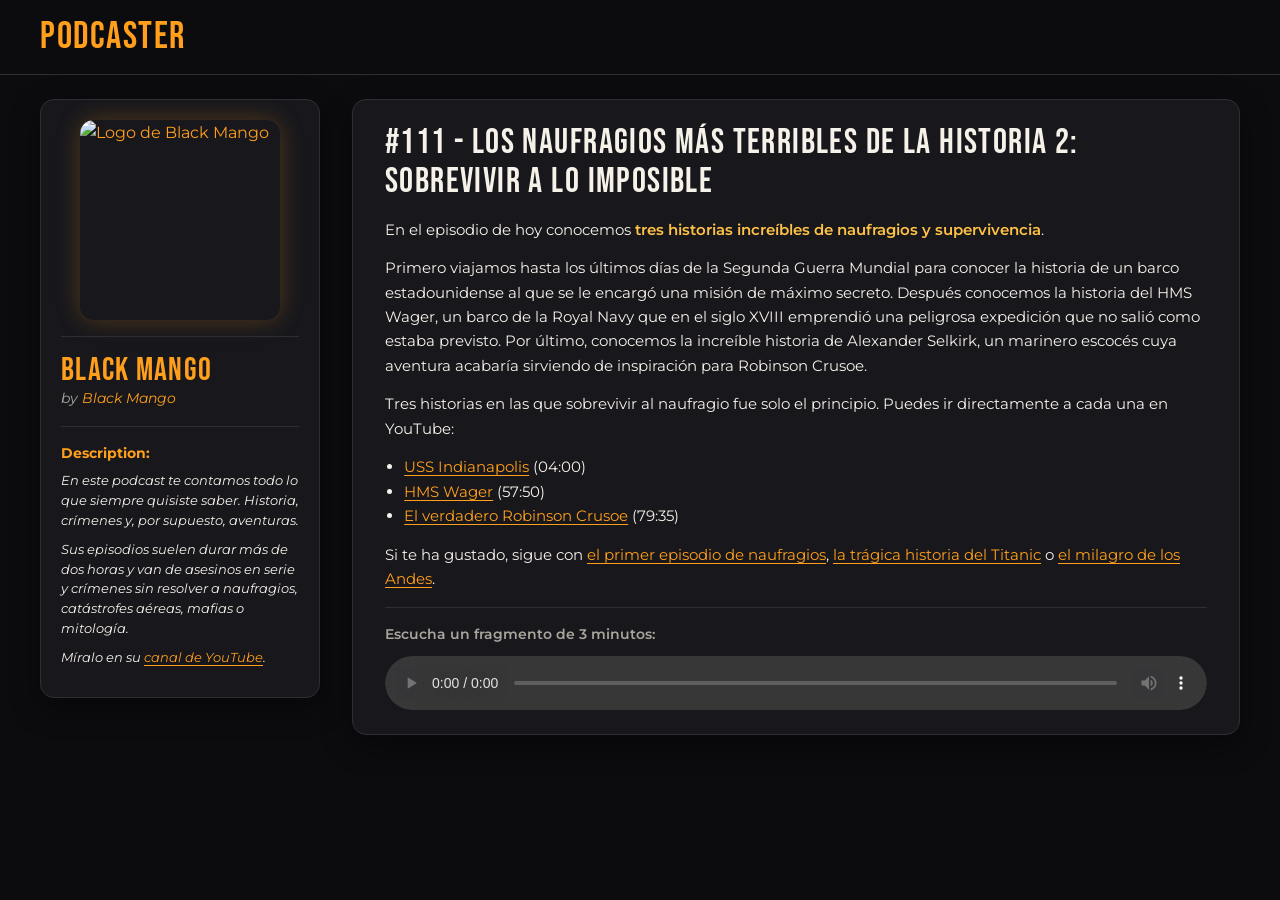
==== episode.html @ f6ade6c6 "Add episode page with audio player" ====
<!DOCTYPE html>
<html lang="es">
<head>
  <meta charset="UTF-8">
  <meta name="viewport" content="width=device-width, initial-scale=1.0">
  <meta name="description" content="Episodio 111 de Black Mango: tres historias increíbles de naufragios y supervivencia.">
  <meta name="author" content="Daniel Chaves Domínguez">
  <title>Los naufragios más terribles de la historia 2 | Podcaster</title>

  <link rel="icon" type="image/png" href="https://res.cloudinary.com/duzljw2pp/image/upload/v1793879685/favicon_mznzfg.png">
  <link rel="preconnect" href="https://fonts.googleapis.com">
  <link rel="preconnect" href="https://fonts.gstatic.com" crossorigin>
  <link href="https://fonts.googleapis.com/css2?family=Bebas+Neue&family=Montserrat:wght@400;500;600;700&display=swap" rel="stylesheet">
  <link rel="stylesheet" href="css/styles.css">
</head>
<body>

  <header class="header">
    <p class="header__title">
      <a href="index.html" class="header__link">Podcaster</a>
    </p>
    <div class="loader" aria-hidden="true"></div>
  </header>

  <main class="main layout">

    <aside class="sidebar">
      <a href="podcast.html" class="sidebar__link">
        <img src="https://res.cloudinary.com/duzljw2pp/image/upload/f_auto,q_auto,w_400/v1793879685/logo_o251le.jpg" alt="Logo de Black Mango" class="sidebar__image" width="200" height="200">
      </a>

      <div class="sidebar__block">
        <p class="sidebar__title"><a href="podcast.html">Black Mango</a></p>
        <p class="sidebar__author">by <a href="podcast.html">Black Mango</a></p>
      </div>

      <div class="sidebar__block">
        <p class="sidebar__label">Description:</p>
        <p class="sidebar__text">En este podcast te contamos todo lo que siempre quisiste saber. Historia, crímenes y, por supuesto, aventuras.</p>
        <p class="sidebar__text">Sus episodios suelen durar más de dos horas y van de asesinos en serie y crímenes sin resolver a naufragios, catástrofes aéreas, mafias o mitología.</p>
        <p class="sidebar__text">Míralo en su <a href="https://www.youtube.com/@blackmangopodcast" target="_blank" rel="noopener">canal de YouTube</a>.</p>
      </div>
    </aside>

    <article class="content episode">
      <h1 class="episode__title">#111 - Los naufragios más terribles de la historia 2: Sobrevivir a lo imposible</h1>

      <div class="episode__description">
        <p>En el episodio de hoy conocemos <strong>tres historias increíbles de naufragios y supervivencia</strong>.</p>
        <p>Primero viajamos hasta los últimos días de la Segunda Guerra Mundial para conocer la historia de un barco estadounidense al que se le encargó una misión de máximo secreto. Después conocemos la historia del HMS Wager, un barco de la Royal Navy que en el siglo XVIII emprendió una peligrosa expedición que no salió como estaba previsto. Por último, conocemos la increíble historia de Alexander Selkirk, un marinero escocés cuya aventura acabaría sirviendo de inspiración para Robinson Crusoe.</p>
        <p>Tres historias en las que sobrevivir al naufragio fue solo el principio. Puedes ir directamente a cada una en YouTube:</p>
        <ul class="episode__chapters">
          <li><a href="https://www.youtube.com/watch?v=yUaFI06o-Iw&amp;t=240s" target="_blank" rel="noopener">USS Indianapolis</a> (04:00)</li>
          <li><a href="https://www.youtube.com/watch?v=yUaFI06o-Iw&amp;t=3470s" target="_blank" rel="noopener">HMS Wager</a> (57:50)</li>
          <li><a href="https://www.youtube.com/watch?v=yUaFI06o-Iw&amp;t=4775s" target="_blank" rel="noopener">El verdadero Robinson Crusoe</a> (79:35)</li>
        </ul>
        <p>Si te ha gustado, sigue con <a href="https://www.youtube.com/watch?v=yYtcs4dxQ7I" target="_blank" rel="noopener">el primer episodio de naufragios</a>, <a href="https://www.youtube.com/watch?v=d4U9HL8rbhs" target="_blank" rel="noopener">la trágica historia del Titanic</a> o <a href="https://www.youtube.com/watch?v=7j55a8i9TnQ" target="_blank" rel="noopener">el milagro de los Andes</a>.</p>
      </div>

      <div class="episode__player">
        <p class="episode__label">Escucha un fragmento de 3 minutos:</p>
        <audio controls preload="metadata" class="episode__audio" src="https://res.cloudinary.com/duzljw2pp/video/upload/v1793881629/naufragios-fragmento_p6wfmc.mp3">
          Tu navegador no puede reproducir este audio.
        </audio>
      </div>
    </article>

  </main>

</body>
</html>
---- css/styles.css ----
/* =========================================================
   Podcaster - Black Mango
   Hoja de estilos principal
   Autor: Daniel Chaves Domínguez (2º DAW)
   ========================================================= */


/* ---------- Variables ---------- */

:root {
  color-scheme: dark;

  --black: #0c0c0f;
  --surface: #17171c;
  --surface-light: #212128;
  --mango: #ff9f1c;
  --mango-light: #ffc247;
  --mango-dark: #f26b21;
  --text: #f6f1e9;
  --muted: #aaa49c;
  --line: #2e2e36;
  --youtube: #e62117;

  --font-title: 'Bebas Neue', Impact, sans-serif;
  --font-text: 'Montserrat', Arial, sans-serif;

  --radius: 14px;
  --shadow: 0 10px 30px rgba(0, 0, 0, 0.45);
}


/* ---------- Base ---------- */

*,
*::before,
*::after {
  box-sizing: border-box;
  margin: 0;
  padding: 0;
}

body {
  background-color: var(--black);
  color: var(--text);
  font-family: var(--font-text);
  line-height: 1.6;
}

img {
  display: block;
  max-width: 100%;
}

a {
  color: var(--mango);
  text-decoration: none;
  transition: color 0.2s;
}

a:hover {
  color: var(--mango-light);
}

a:focus-visible {
  outline: 2px solid var(--mango-light);
  outline-offset: 3px;
  border-radius: 4px;
}

a:active {
  color: var(--mango-dark);
}

/* Oculta un texto a la vista, pero lo sigue leyendo un lector de pantalla */
.visually-hidden {
  position: absolute;
  width: 1px;
  height: 1px;
  overflow: hidden;
  clip-path: inset(50%);
  white-space: nowrap;
}

/* Tipografía común de los títulos */
.header__title,
.card__title,
.sidebar__title,
.episodes-count,
.table__theme,
.episode__title {
  font-family: var(--font-title);
  font-weight: 400;
  letter-spacing: 0.04em;
  line-height: 1.1;
}

/* Cajas con el mismo fondo, borde y sombra */
.card__body,
.sidebar,
.episodes-count,
.table-box,
.episode {
  background-color: var(--surface);
  border: 1px solid var(--line);
  border-radius: var(--radius);
  box-shadow: var(--shadow);
}


/* ---------- Cabecera ---------- */

.header {
  display: flex;
  justify-content: space-between;
  align-items: center;
  padding: 1rem 2.5rem;
  border-bottom: 1px solid var(--line);
}

.header__title {
  font-size: 2.4rem;
}

.header__link {
  display: block;
}


/* ---------- Indicador de carga ---------- */

.loader {
  width: 30px;
  height: 30px;
  border: 3px solid var(--line);
  border-top-color: var(--mango);
  border-radius: 50%;
  animation-name: loader-spin, loader-fade;
  animation-duration: 0.6s, 0.3s;
  animation-delay: 0s, 0.9s;
  animation-iteration-count: 2, 1;
  animation-timing-function: linear, ease-out;
  animation-fill-mode: forwards;
}

@keyframes loader-spin {
  to {
    transform: rotate(360deg);
  }
}

@keyframes loader-fade {
  to {
    opacity: 0;
  }
}


/* ---------- Contenido principal ---------- */

.main {
  max-width: 1280px;
  margin: 0 auto;
  padding: 1.5rem 2.5rem 4rem;
}


/* ---------- Insignia y buscador ---------- */

.toolbar {
  display: flex;
  justify-content: flex-end;
  align-items: center;
  gap: 0.9rem;
  margin-bottom: 6rem;
}

.badge {
  padding: 0.2rem 0.8rem;
  background-color: var(--mango);
  color: var(--black);
  border-radius: 8px;
  font-weight: 700;
}

.search {
  width: 260px;
  padding: 0.6rem 1rem;
  background-color: var(--surface);
  color: var(--text);
  border: 1px solid var(--line);
  border-radius: 8px;
  font-family: var(--font-text);
  font-size: 0.9rem;
  transition: width 0.3s, border-color 0.2s, box-shadow 0.2s;
}

.search::placeholder {
  color: var(--muted);
}

.search:hover {
  border-color: var(--mango-dark);
}

.search:focus {
  width: 320px;
  border-color: var(--mango);
  box-shadow: 0 0 14px rgba(255, 159, 28, 0.35);
}

.search:focus-visible {
  outline: 2px solid var(--mango-light);
  outline-offset: 2px;
}

.search:active {
  background-color: var(--surface-light);
}


/* ---------- Cuadrícula de podcasts ---------- */

.podcasts {
  display: grid;
  grid-template-columns: repeat(4, 1fr);
  gap: 6rem 1.75rem;
}


/* ---------- Tarjeta de podcast ---------- */

.card__link {
  display: block;
  position: relative;
  height: 100%;
  transition: transform 0.3s;
}

.card__link:focus-visible,
.sidebar__link:focus-visible {
  border-radius: var(--radius);
}

.card__image {
  position: absolute;
  top: -70px;
  left: 50%;
  z-index: 1;
  width: 140px;
  height: 140px;
  margin-left: -70px;
  border: 4px solid var(--black);
  border-radius: 50%;
  box-shadow: 0 0 0 2px var(--mango);
  object-fit: cover;
  transition: transform 0.3s, box-shadow 0.3s;
}

.card__body {
  position: relative;
  height: 100%;
  padding: 5.25rem 1rem 1.9rem;
  overflow: hidden;
  text-align: center;
  transition: border-color 0.3s, box-shadow 0.3s;
}

.card__title {
  color: var(--text);
  font-size: 1.7rem;
  text-transform: uppercase;
  transition: color 0.3s;
}

.card__author {
  margin-top: 0.35rem;
  color: var(--muted);
  font-size: 0.82rem;
}

/* La frase del tema está fuera de la tarjeta y sube al pasar el ratón */
.card__text {
  position: absolute;
  left: 0;
  right: 0;
  bottom: 0;
  padding: 0.6rem 0.9rem;
  background-image: linear-gradient(90deg, var(--mango), var(--mango-dark));
  color: var(--black);
  font-size: 0.78rem;
  font-weight: 600;
  line-height: 1.35;
  transform: translateY(100%);
  transition: transform 0.3s;
}

.card__link:hover,
.card__link:focus-visible {
  transform: translateY(-8px);
}

.card__link:hover .card__image,
.card__link:focus-visible .card__image {
  transform: scale(1.08);
  box-shadow: 0 0 0 2px var(--mango-light), 0 0 30px rgba(255, 159, 28, 0.6);
}

.card__link:hover .card__body,
.card__link:focus-visible .card__body {
  border-color: var(--mango);
  box-shadow: 0 14px 34px rgba(255, 159, 28, 0.18);
}

.card__link:hover .card__title,
.card__link:focus-visible .card__title {
  color: var(--mango);
}

.card__link:hover .card__text,
.card__link:focus-visible .card__text {
  transform: translateY(0);
}

.card__link:active {
  transform: translateY(-2px) scale(0.98);
}


/* ---------- Barra lateral + contenido ---------- */

.layout {
  display: flex;
  align-items: flex-start;
  gap: 2rem;
  padding-bottom: 2rem;
}

.content {
  flex: 1;
  min-width: 0;
}


/* ---------- Barra lateral ---------- */

.sidebar {
  flex: 0 0 280px;
  padding: 1.25rem;
}

.sidebar__image {
  width: 200px;
  height: 200px;
  margin: 0 auto;
  border-radius: var(--radius);
  box-shadow: 0 0 24px rgba(255, 159, 28, 0.25);
  transition: transform 0.3s, box-shadow 0.3s;
}

/* En el detalle del episodio la imagen es un enlace a podcast.html */
.sidebar__link {
  display: block;
  width: 200px;
  margin: 0 auto;
}

.sidebar__link:hover .sidebar__image,
.sidebar__link:focus-visible .sidebar__image {
  transform: scale(1.04);
  box-shadow: 0 0 34px rgba(255, 159, 28, 0.55);
}

.sidebar__link:active .sidebar__image {
  transform: scale(0.98);
}

.sidebar__block {
  margin-top: 1rem;
  padding-top: 1rem;
  border-top: 1px solid var(--line);
}

.sidebar__title {
  font-size: 2rem;
}

.sidebar__author {
  color: var(--muted);
  font-size: 0.85rem;
  font-style: italic;
}

.sidebar__label {
  margin-bottom: 0.4rem;
  color: var(--mango);
  font-size: 0.85rem;
  font-weight: 700;
}

.sidebar__text {
  margin-bottom: 0.6rem;
  font-size: 0.82rem;
  font-style: italic;
  line-height: 1.5;
}


/* ---------- Tabla de episodios ---------- */

.episodes-count {
  margin-bottom: 1rem;
  padding: 0.9rem 1.25rem;
  font-size: 1.9rem;
}

/* La tabla tiene su propio scroll para que la página no sea eterna */
.table-box {
  min-height: 20rem;
  max-height: calc(100vh - 13.5rem);
  overflow-y: auto;
  scrollbar-color: var(--mango) var(--surface);
  scrollbar-width: thin;
}

.table {
  width: 100%;
  border-collapse: separate;
  border-spacing: 0;
  font-size: 0.88rem;
}

.table th {
  position: sticky;
  top: 0;
  z-index: 1;
  padding: 0.75rem 1rem;
  background-color: var(--surface-light);
  border-bottom: 2px solid var(--mango);
  color: var(--mango);
  text-align: left;
}

.table td {
  padding: 0.6rem 1rem;
  border-bottom: 1px solid var(--line);
  color: var(--muted);
  vertical-align: bottom;
  transition: background-color 0.2s;
}

.table td + td {
  white-space: nowrap;
}

/* Cada tema es un tbody: el enlace de la tarjeta lleva hasta él */
.table tbody {
  scroll-margin-top: 3rem;
}

.table tbody tr:first-child td {
  padding-top: 1.1rem;
}

.table tbody:target td {
  background-color: rgba(255, 159, 28, 0.1);
}

.table tr:hover td {
  background-color: var(--surface-light);
}

.table__theme {
  display: block;
  margin-bottom: 0.4rem;
  color: var(--mango);
  font-size: 1.4rem;
  text-transform: uppercase;
}

.table__link {
  color: var(--text);
  font-weight: 500;
}

/* Icono de YouTube dibujado con CSS */
.table__youtube {
  display: inline-block;
  position: relative;
  width: 22px;
  height: 16px;
  margin-right: 0.5rem;
  background-color: var(--line);
  border-radius: 4px;
  vertical-align: -3px;
  transition: background-color 0.2s, transform 0.2s;
}

.table__youtube::before {
  content: "";
  position: absolute;
  top: 4px;
  left: 8px;
  border-top: 4px solid transparent;
  border-bottom: 4px solid transparent;
  border-left: 7px solid var(--text);
}

.table tr:hover .table__youtube,
.table__youtube:focus-visible {
  background-color: var(--youtube);
}

.table__youtube:hover {
  transform: scale(1.2);
}

.table__youtube:active {
  transform: scale(0.95);
}


/* ---------- Detalle del episodio ---------- */

.episode {
  padding: 1.5rem 2rem;
}

.episode__title {
  margin-bottom: 1rem;
  font-size: 2.2rem;
}

.episode__description p,
.episode__chapters {
  margin-bottom: 0.9rem;
  font-size: 0.95rem;
}

.episode__description strong {
  color: var(--mango-light);
  font-weight: 600;
}

.episode__chapters {
  padding-left: 1.2rem;
}

/* Los enlaces dentro de un texto van subrayados para distinguirlos */
.sidebar__text a,
.episode__description a {
  text-decoration: underline;
  text-underline-offset: 3px;
}

.episode__player {
  margin-top: 1rem;
  padding-top: 1rem;
  border-top: 1px solid var(--line);
}

.episode__label {
  margin-bottom: 0.6rem;
  color: var(--muted);
  font-size: 0.85rem;
  font-weight: 600;
}

.episode__audio {
  display: block;
  width: 100%;
  border-radius: 30px;
  transition: box-shadow 0.3s;
}

.episode__audio:hover {
  box-shadow: 0 0 18px rgba(255, 159, 28, 0.4);
}

.episode__audio:focus-visible {
  outline: 2px solid var(--mango-light);
  outline-offset: 3px;
}

.episode__audio:active {
  box-shadow: 0 0 8px rgba(255, 159, 28, 0.6);
}
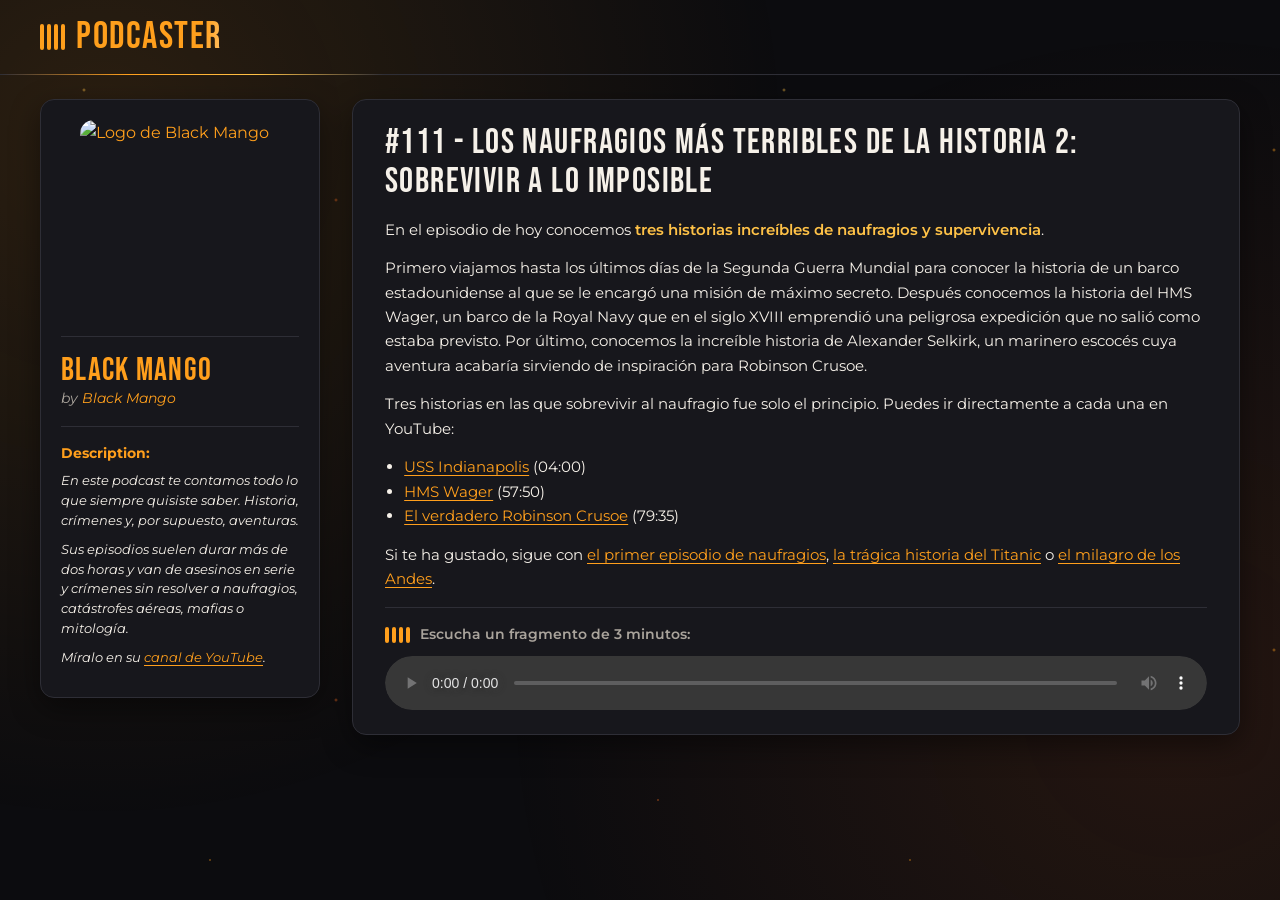
==== commit 03fb89f8: "Add animations and page transitions" ====
--- a/episode.html
+++ b/episode.html
@@ -17,7 +17,15 @@
 
   <header class="header">
     <p class="header__title">
-      <a href="index.html" class="header__link">Podcaster</a>
+      <a href="index.html" class="header__link">
+        <span class="equalizer" aria-hidden="true">
+          <span class="equalizer__bar"></span>
+          <span class="equalizer__bar"></span>
+          <span class="equalizer__bar"></span>
+          <span class="equalizer__bar"></span>
+        </span>
+        <span class="header__name">Podcaster</span>
+      </a>
     </p>
     <div class="loader" aria-hidden="true"></div>
   </header>
@@ -58,7 +66,15 @@
       </div>
 
       <div class="episode__player">
-        <p class="episode__label">Escucha un fragmento de 3 minutos:</p>
+        <p class="episode__label">
+          <span class="equalizer" aria-hidden="true">
+            <span class="equalizer__bar"></span>
+            <span class="equalizer__bar"></span>
+            <span class="equalizer__bar"></span>
+            <span class="equalizer__bar"></span>
+          </span>
+          Escucha un fragmento de 3 minutos:
+        </p>
         <audio controls preload="metadata" class="episode__audio" src="https://res.cloudinary.com/duzljw2pp/video/upload/v1793881629/naufragios-fragmento_p6wfmc.mp3">
           Tu navegador no puede reproducir este audio.
         </audio>
--- a/css/styles.css
+++ b/css/styles.css
@@ -21,7 +21,7 @@
   --line: #2e2e36;
   --youtube: #e62117;
 
-  --font-title: 'Bebas Neue', Impact, sans-serif;
+  --font-title: 'Bebas Neue', 'Arial Narrow', Arial, sans-serif;
   --font-text: 'Montserrat', Arial, sans-serif;
 
   --radius: 14px;
@@ -113,6 +113,7 @@
   display: flex;
   justify-content: space-between;
   align-items: center;
+  position: relative;
   padding: 1rem 2.5rem;
   border-bottom: 1px solid var(--line);
 }
@@ -122,7 +123,9 @@
 }
 
 .header__link {
-  display: block;
+  display: flex;
+  align-items: center;
+  gap: 0.7rem;
 }
 
 
@@ -134,7 +137,7 @@
   border: 3px solid var(--line);
   border-top-color: var(--mango);
   border-radius: 50%;
-  animation-name: loader-spin, loader-fade;
+  animation-name: spin, loader-fade;
   animation-duration: 0.6s, 0.3s;
   animation-delay: 0s, 0.9s;
   animation-iteration-count: 2, 1;
@@ -142,7 +145,7 @@
   animation-fill-mode: forwards;
 }
 
-@keyframes loader-spin {
+@keyframes spin {
   to {
     transform: rotate(360deg);
   }
@@ -245,7 +248,7 @@
   position: absolute;
   top: -70px;
   left: 50%;
-  z-index: 1;
+  z-index: 2;
   width: 140px;
   height: 140px;
   margin-left: -70px;
@@ -301,7 +304,7 @@
 
 .card__link:hover .card__image,
 .card__link:focus-visible .card__image {
-  transform: scale(1.08);
+  transform: scale(1.08) rotate(-3deg);
   box-shadow: 0 0 0 2px var(--mango-light), 0 0 30px rgba(255, 159, 28, 0.6);
 }
 
@@ -353,8 +356,7 @@
   height: 200px;
   margin: 0 auto;
   border-radius: var(--radius);
-  box-shadow: 0 0 24px rgba(255, 159, 28, 0.25);
-  transition: transform 0.3s, box-shadow 0.3s;
+  transition: transform 0.3s;
 }
 
 /* En el detalle del episodio la imagen es un enlace a podcast.html */
@@ -367,7 +369,6 @@
 .sidebar__link:hover .sidebar__image,
 .sidebar__link:focus-visible .sidebar__image {
   transform: scale(1.04);
-  box-shadow: 0 0 34px rgba(255, 159, 28, 0.55);
 }
 
 .sidebar__link:active .sidebar__image {
@@ -445,7 +446,7 @@
   border-bottom: 1px solid var(--line);
   color: var(--muted);
   vertical-align: bottom;
-  transition: background-color 0.2s;
+  transition: background-color 0.2s, box-shadow 0.2s;
 }
 
 .table td + td {
@@ -467,6 +468,10 @@
 
 .table tr:hover td {
   background-color: var(--surface-light);
+}
+
+.table tr:hover td:first-child {
+  box-shadow: inset 3px 0 0 var(--mango);
 }
 
 .table__theme {
@@ -559,6 +564,9 @@
 }
 
 .episode__label {
+  display: flex;
+  align-items: center;
+  gap: 0.6rem;
   margin-bottom: 0.6rem;
   color: var(--muted);
   font-size: 0.85rem;
@@ -584,3 +592,416 @@
 .episode__audio:active {
   box-shadow: 0 0 8px rgba(255, 159, 28, 0.6);
 }
+
+
+/* ---------- Animaciones: fondo ---------- */
+
+/* Resplandor naranja que se mueve despacio */
+body::before {
+  content: "";
+  position: fixed;
+  top: -20%;
+  left: -20%;
+  z-index: -1;
+  width: 140%;
+  height: 140%;
+  background-image:
+    radial-gradient(circle at 20% 25%, rgba(255, 159, 28, 0.13), transparent 40%),
+    radial-gradient(circle at 80% 70%, rgba(242, 107, 33, 0.11), transparent 40%);
+  animation: glow-move 18s ease-in-out infinite alternate;
+}
+
+/* Brasas que suben, como en las miniaturas del canal */
+body::after {
+  content: "";
+  position: fixed;
+  top: 0;
+  left: 0;
+  z-index: -1;
+  width: 100%;
+  height: calc(100% + 500px);
+  background-image:
+    radial-gradient(2px 2px at 12% 18%, var(--mango-light), transparent),
+    radial-gradient(1.5px 1.5px at 30% 72%, var(--mango), transparent),
+    radial-gradient(2px 2px at 48% 40%, var(--mango-dark), transparent),
+    radial-gradient(1.5px 1.5px at 66% 88%, var(--mango-light), transparent),
+    radial-gradient(2px 2px at 82% 30%, var(--mango), transparent),
+    radial-gradient(1.5px 1.5px at 94% 60%, var(--mango-dark), transparent);
+  background-size: 700px 500px;
+  opacity: 0.6;
+  animation: embers 30s linear infinite;
+}
+
+@keyframes glow-move {
+  from {
+    transform: translate(-6%, -4%) scale(1);
+  }
+  to {
+    transform: translate(6%, 5%) scale(1.15);
+  }
+}
+
+@keyframes embers {
+  to {
+    transform: translateY(-500px);
+  }
+}
+
+
+/* ---------- Animaciones: cabecera ---------- */
+
+/* Barras de ecualizador */
+.equalizer {
+  display: inline-flex;
+  align-items: flex-end;
+  gap: 3px;
+  height: 26px;
+}
+
+.equalizer__bar {
+  width: 4px;
+  height: 100%;
+  background-color: var(--mango);
+  border-radius: 2px;
+  transform-origin: bottom;
+  animation: equalizer 1s ease-in-out infinite alternate;
+}
+
+.equalizer__bar:nth-child(2) {
+  animation-duration: 0.8s;
+  animation-delay: -0.4s;
+}
+
+.equalizer__bar:nth-child(3) {
+  animation-duration: 1.1s;
+  animation-delay: -0.7s;
+}
+
+.equalizer__bar:nth-child(4) {
+  animation-duration: 0.9s;
+  animation-delay: -0.2s;
+}
+
+@keyframes equalizer {
+  from {
+    transform: scaleY(0.25);
+  }
+  to {
+    transform: scaleY(1);
+  }
+}
+
+/* Brillo que recorre el título */
+.header__name {
+  background-image: linear-gradient(100deg, var(--mango) 35%, #fff3d1 50%, var(--mango) 65%);
+  background-size: 250% 100%;
+  -webkit-background-clip: text;
+  background-clip: text;
+  color: transparent;
+  animation: shine 5s linear infinite;
+}
+
+.header__link:hover .header__name {
+  color: var(--mango-light);
+}
+
+.header__link:active .header__name {
+  color: var(--mango-dark);
+}
+
+@keyframes shine {
+  from {
+    background-position: 120% 0;
+  }
+  to {
+    background-position: -120% 0;
+  }
+}
+
+/* Luz que se mueve por la línea de la cabecera */
+.header::after {
+  content: "";
+  position: absolute;
+  left: 0;
+  bottom: -1px;
+  width: 100%;
+  height: 1px;
+  background-image: linear-gradient(90deg, transparent, var(--mango), var(--mango-light), transparent);
+  background-repeat: no-repeat;
+  background-size: 30% 100%;
+  animation: line-move 7s ease-in-out infinite alternate;
+}
+
+@keyframes line-move {
+  from {
+    background-position: 0 0;
+  }
+  to {
+    background-position: 100% 0;
+  }
+}
+
+/* Barra de arriba que se llena al bajar por la página */
+.header::before {
+  content: "";
+  position: fixed;
+  top: 0;
+  left: 0;
+  z-index: 10;
+  width: 100%;
+  height: 3px;
+  background-image: linear-gradient(90deg, var(--mango-light), var(--mango-dark));
+  transform: scaleX(0);
+  transform-origin: left;
+  animation: scroll-progress linear both;
+  animation-timeline: scroll(root);
+}
+
+@keyframes scroll-progress {
+  from {
+    transform: scaleX(0);
+  }
+  to {
+    transform: scaleX(1);
+  }
+}
+
+
+/* ---------- Animaciones: portada ---------- */
+
+.badge {
+  animation: badge-pulse 2.4s ease-out infinite;
+}
+
+@keyframes badge-pulse {
+  from {
+    box-shadow: 0 0 0 0 rgba(255, 159, 28, 0.55);
+  }
+  to {
+    box-shadow: 0 0 0 12px rgba(255, 159, 28, 0);
+  }
+}
+
+/* Las tarjetas suben al entrar en pantalla mientras bajas (solo se mueven, no se ocultan) */
+.card {
+  animation: card-rise linear both;
+  animation-timeline: view();
+  animation-range: entry 0% entry 60%;
+}
+
+@keyframes card-rise {
+  from {
+    transform: translateY(50px) scale(0.92);
+  }
+  to {
+    transform: none;
+  }
+}
+
+/* Las imágenes entran girando al cargar, columna a columna */
+.card__image {
+  animation: image-pop 0.6s ease-out backwards;
+}
+
+.card:nth-of-type(4n + 2) .card__image {
+  animation-delay: 0.08s;
+}
+
+.card:nth-of-type(4n + 3) .card__image {
+  animation-delay: 0.16s;
+}
+
+.card:nth-of-type(4n) .card__image {
+  animation-delay: 0.24s;
+}
+
+@keyframes image-pop {
+  from {
+    transform: scale(0.7) rotate(-25deg);
+  }
+  70% {
+    transform: scale(1.08) rotate(3deg);
+  }
+  to {
+    transform: scale(1) rotate(0);
+  }
+}
+
+/* Anillo que gira alrededor de la imagen */
+.card__link::before {
+  content: "";
+  position: absolute;
+  top: -82px;
+  left: 50%;
+  z-index: 1;
+  width: 164px;
+  height: 164px;
+  margin-left: -82px;
+  background-image: conic-gradient(var(--mango-light), var(--mango-dark), transparent, var(--mango-light));
+  border-radius: 50%;
+  opacity: 0;
+  transition: opacity 0.3s;
+}
+
+.card__link:hover::before,
+.card__link:focus-visible::before {
+  opacity: 1;
+  animation: spin 1.6s linear infinite;
+}
+
+/* Reflejo que cruza la tarjeta */
+.card__body::before {
+  content: "";
+  position: absolute;
+  top: 0;
+  left: 0;
+  width: 40%;
+  height: 100%;
+  background-image: linear-gradient(90deg, transparent, rgba(255, 255, 255, 0.12), transparent);
+  transform: translateX(-150%) skewX(-20deg);
+}
+
+.card__link:hover .card__body::before,
+.card__link:focus-visible .card__body::before {
+  transform: translateX(350%) skewX(-20deg);
+  transition: transform 0.7s;
+}
+
+
+/* ---------- Animaciones: podcast y episodio ---------- */
+
+/* La barra lateral y el contenido entran al cargar */
+.sidebar {
+  animation: slide-right 0.5s ease-out backwards;
+}
+
+.content {
+  animation: slide-up 0.5s ease-out backwards;
+}
+
+@keyframes slide-right {
+  from {
+    transform: translateX(-24px);
+  }
+}
+
+@keyframes slide-up {
+  from {
+    transform: translateY(24px);
+  }
+}
+
+/* El logo brilla despacio */
+.sidebar__image {
+  animation: logo-glow 3.5s ease-in-out infinite alternate;
+}
+
+@keyframes logo-glow {
+  from {
+    box-shadow: 0 0 14px rgba(255, 159, 28, 0.2);
+  }
+  to {
+    box-shadow: 0 0 34px rgba(255, 159, 28, 0.55);
+  }
+}
+
+/* Línea que crece debajo de "Episodes" */
+.episodes-count {
+  position: relative;
+  overflow: hidden;
+}
+
+.episodes-count::after {
+  content: "";
+  position: absolute;
+  left: 0;
+  bottom: 0;
+  width: 100%;
+  height: 3px;
+  background-image: linear-gradient(90deg, var(--mango-light), var(--mango-dark), transparent);
+  transform-origin: left;
+  animation: line-grow 1s ease-out 0.2s backwards;
+}
+
+@keyframes line-grow {
+  from {
+    transform: scaleX(0);
+  }
+}
+
+/* La tabla se desliza hasta el tema elegido y este parpadea */
+.table-box {
+  scroll-behavior: smooth;
+}
+
+.table tbody:target td {
+  animation: target-flash 1s ease-out 2;
+}
+
+.table tbody:target .table__theme {
+  animation: slide-right 0.6s ease-out;
+}
+
+@keyframes target-flash {
+  from {
+    background-color: rgba(255, 159, 28, 0.35);
+  }
+  to {
+    background-color: rgba(255, 159, 28, 0.1);
+  }
+}
+
+/* El ecualizador del reproductor solo se mueve al usarlo */
+.episode__label .equalizer {
+  height: 16px;
+}
+
+.episode__label .equalizer__bar {
+  animation-play-state: paused;
+}
+
+.episode__player:hover .equalizer__bar,
+.episode__player:focus-within .equalizer__bar {
+  animation-play-state: running;
+}
+
+
+/* ---------- Transiciones entre páginas ---------- */
+
+@view-transition {
+  navigation: auto;
+}
+
+/* La cabecera y el logo se quedan quietos mientras cambia el resto */
+.header {
+  view-transition-name: header;
+}
+
+.sidebar__image {
+  view-transition-name: logo;
+}
+
+
+/* ---------- Movimiento reducido ---------- */
+
+/* Quien pide menos movimiento en su sistema no ve las animaciones */
+@media (prefers-reduced-motion: reduce) {
+  *,
+  *::before,
+  *::after {
+    animation: none !important;
+    transition: none !important;
+  }
+
+  .loader {
+    animation: loader-fade 0.3s ease-out 0.9s forwards !important;
+  }
+
+  .table-box {
+    scroll-behavior: auto;
+  }
+
+  @view-transition {
+    navigation: none;
+  }
+}
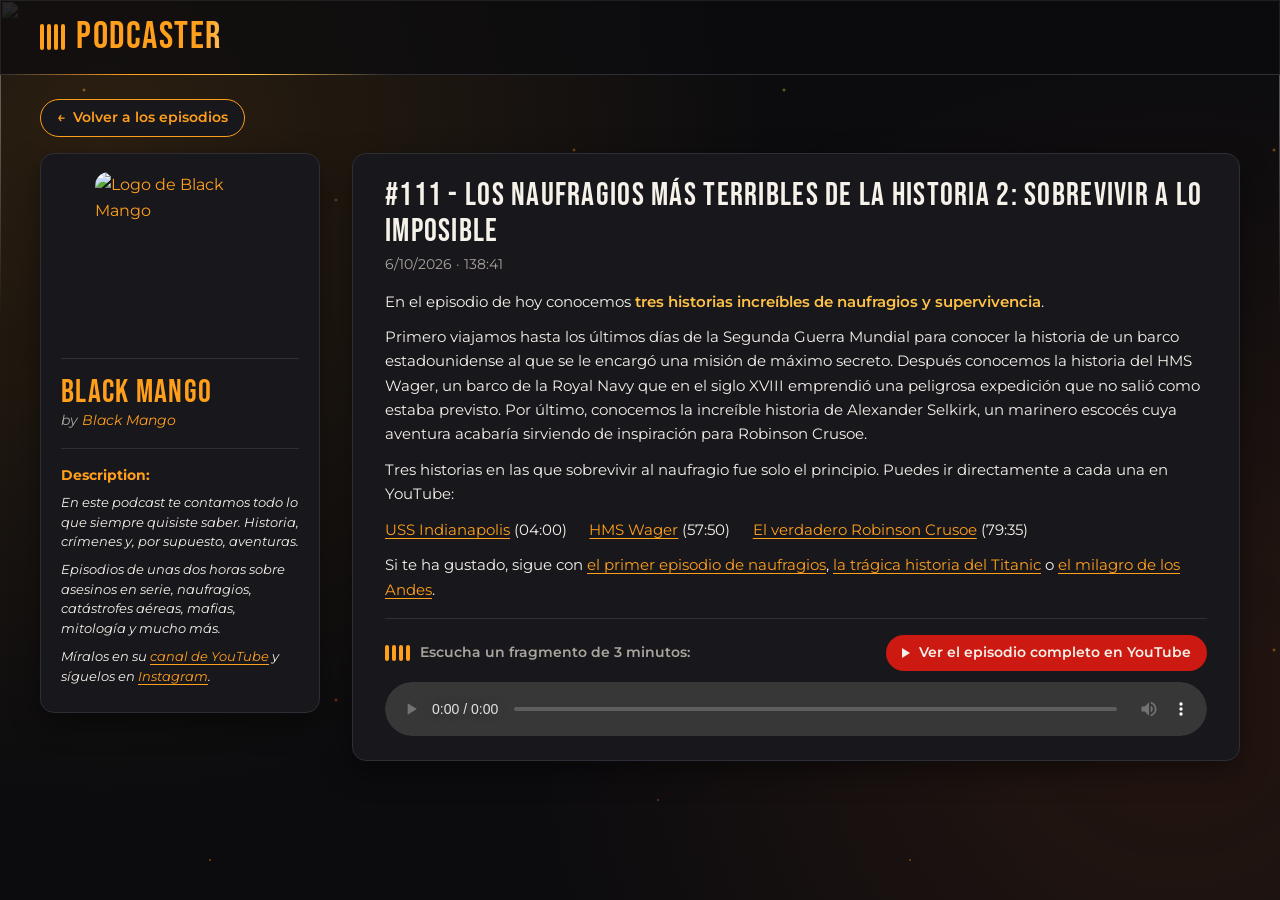
==== commit 386d8dd6: "Add background image, back links and theme shortcuts" ====
--- a/episode.html
+++ b/episode.html
@@ -15,6 +15,10 @@
 </head>
 <body>
 
+  <div class="background background--soft">
+    <img src="https://res.cloudinary.com/duzljw2pp/image/upload/f_auto,q_auto,w_1920/v1793884270/fondo-presentadores_oiraco.jpg" alt="" class="background__image">
+  </div>
+
   <header class="header">
     <p class="header__title">
       <a href="index.html" class="header__link">
@@ -30,56 +34,66 @@
     <div class="loader" aria-hidden="true"></div>
   </header>
 
-  <main class="main layout">
+  <main class="main">
 
-    <aside class="sidebar">
-      <a href="podcast.html" class="sidebar__link">
-        <img src="https://res.cloudinary.com/duzljw2pp/image/upload/f_auto,q_auto,w_400/v1793879685/logo_o251le.jpg" alt="Logo de Black Mango" class="sidebar__image" width="200" height="200">
-      </a>
+    <a href="podcast.html#naufragios" class="back-link"><span class="back-link__arrow" aria-hidden="true">←</span> Volver a los episodios</a>
 
-      <div class="sidebar__block">
-        <p class="sidebar__title"><a href="podcast.html">Black Mango</a></p>
-        <p class="sidebar__author">by <a href="podcast.html">Black Mango</a></p>
-      </div>
+    <div class="layout">
 
-      <div class="sidebar__block">
-        <p class="sidebar__label">Description:</p>
-        <p class="sidebar__text">En este podcast te contamos todo lo que siempre quisiste saber. Historia, crímenes y, por supuesto, aventuras.</p>
-        <p class="sidebar__text">Sus episodios suelen durar más de dos horas y van de asesinos en serie y crímenes sin resolver a naufragios, catástrofes aéreas, mafias o mitología.</p>
-        <p class="sidebar__text">Míralo en su <a href="https://www.youtube.com/@blackmangopodcast" target="_blank" rel="noopener">canal de YouTube</a>.</p>
-      </div>
-    </aside>
+      <aside class="sidebar">
+        <a href="podcast.html" class="sidebar__link">
+          <img src="https://res.cloudinary.com/duzljw2pp/image/upload/f_auto,q_auto,w_400/v1793879685/logo_o251le.jpg" alt="Logo de Black Mango" class="sidebar__image" width="170" height="170">
+        </a>
 
-    <article class="content episode">
-      <h1 class="episode__title">#111 - Los naufragios más terribles de la historia 2: Sobrevivir a lo imposible</h1>
+        <div class="sidebar__block">
+          <p class="sidebar__title"><a href="podcast.html">Black Mango</a></p>
+          <p class="sidebar__author">by <a href="podcast.html">Black Mango</a></p>
+        </div>
 
-      <div class="episode__description">
-        <p>En el episodio de hoy conocemos <strong>tres historias increíbles de naufragios y supervivencia</strong>.</p>
-        <p>Primero viajamos hasta los últimos días de la Segunda Guerra Mundial para conocer la historia de un barco estadounidense al que se le encargó una misión de máximo secreto. Después conocemos la historia del HMS Wager, un barco de la Royal Navy que en el siglo XVIII emprendió una peligrosa expedición que no salió como estaba previsto. Por último, conocemos la increíble historia de Alexander Selkirk, un marinero escocés cuya aventura acabaría sirviendo de inspiración para Robinson Crusoe.</p>
-        <p>Tres historias en las que sobrevivir al naufragio fue solo el principio. Puedes ir directamente a cada una en YouTube:</p>
-        <ul class="episode__chapters">
-          <li><a href="https://www.youtube.com/watch?v=yUaFI06o-Iw&amp;t=240s" target="_blank" rel="noopener">USS Indianapolis</a> (04:00)</li>
-          <li><a href="https://www.youtube.com/watch?v=yUaFI06o-Iw&amp;t=3470s" target="_blank" rel="noopener">HMS Wager</a> (57:50)</li>
-          <li><a href="https://www.youtube.com/watch?v=yUaFI06o-Iw&amp;t=4775s" target="_blank" rel="noopener">El verdadero Robinson Crusoe</a> (79:35)</li>
-        </ul>
-        <p>Si te ha gustado, sigue con <a href="https://www.youtube.com/watch?v=yYtcs4dxQ7I" target="_blank" rel="noopener">el primer episodio de naufragios</a>, <a href="https://www.youtube.com/watch?v=d4U9HL8rbhs" target="_blank" rel="noopener">la trágica historia del Titanic</a> o <a href="https://www.youtube.com/watch?v=7j55a8i9TnQ" target="_blank" rel="noopener">el milagro de los Andes</a>.</p>
-      </div>
+        <div class="sidebar__block">
+          <p class="sidebar__label">Description:</p>
+          <p class="sidebar__text">En este podcast te contamos todo lo que siempre quisiste saber. Historia, crímenes y, por supuesto, aventuras.</p>
+          <p class="sidebar__text">Episodios de unas dos horas sobre asesinos en serie, naufragios, catástrofes aéreas, mafias, mitología y mucho más.</p>
+          <p class="sidebar__text">Míralos en su <a href="https://www.youtube.com/@blackmangopodcast" target="_blank" rel="noopener">canal de YouTube</a> y síguelos en <a href="https://www.instagram.com/blackmangopodcast" target="_blank" rel="noopener">Instagram</a>.</p>
+        </div>
+      </aside>
 
-      <div class="episode__player">
-        <p class="episode__label">
-          <span class="equalizer" aria-hidden="true">
-            <span class="equalizer__bar"></span>
-            <span class="equalizer__bar"></span>
-            <span class="equalizer__bar"></span>
-            <span class="equalizer__bar"></span>
-          </span>
-          Escucha un fragmento de 3 minutos:
-        </p>
-        <audio controls preload="metadata" class="episode__audio" src="https://res.cloudinary.com/duzljw2pp/video/upload/v1793881629/naufragios-fragmento_p6wfmc.mp3">
-          Tu navegador no puede reproducir este audio.
-        </audio>
-      </div>
-    </article>
+      <article class="content episode">
+        <h1 class="episode__title">#111 - Los naufragios más terribles de la historia 2: Sobrevivir a lo imposible</h1>
+        <p class="episode__meta">6/10/2026 · 138:41</p>
+
+        <div class="episode__description">
+          <p>En el episodio de hoy conocemos <strong>tres historias increíbles de naufragios y supervivencia</strong>.</p>
+          <p>Primero viajamos hasta los últimos días de la Segunda Guerra Mundial para conocer la historia de un barco estadounidense al que se le encargó una misión de máximo secreto. Después conocemos la historia del HMS Wager, un barco de la Royal Navy que en el siglo XVIII emprendió una peligrosa expedición que no salió como estaba previsto. Por último, conocemos la increíble historia de Alexander Selkirk, un marinero escocés cuya aventura acabaría sirviendo de inspiración para Robinson Crusoe.</p>
+          <p>Tres historias en las que sobrevivir al naufragio fue solo el principio. Puedes ir directamente a cada una en YouTube:</p>
+          <ul class="episode__chapters">
+            <li><a href="https://www.youtube.com/watch?v=yUaFI06o-Iw&amp;t=240s" target="_blank" rel="noopener">USS Indianapolis</a> (04:00)</li>
+            <li><a href="https://www.youtube.com/watch?v=yUaFI06o-Iw&amp;t=3470s" target="_blank" rel="noopener">HMS Wager</a> (57:50)</li>
+            <li><a href="https://www.youtube.com/watch?v=yUaFI06o-Iw&amp;t=4775s" target="_blank" rel="noopener">El verdadero Robinson Crusoe</a> (79:35)</li>
+          </ul>
+          <p>Si te ha gustado, sigue con <a href="https://www.youtube.com/watch?v=yYtcs4dxQ7I" target="_blank" rel="noopener">el primer episodio de naufragios</a>, <a href="https://www.youtube.com/watch?v=d4U9HL8rbhs" target="_blank" rel="noopener">la trágica historia del Titanic</a> o <a href="https://www.youtube.com/watch?v=7j55a8i9TnQ" target="_blank" rel="noopener">el milagro de los Andes</a>.</p>
+        </div>
+
+        <div class="episode__player">
+          <div class="episode__player-top">
+            <p class="episode__label">
+              <span class="equalizer" aria-hidden="true">
+                <span class="equalizer__bar"></span>
+                <span class="equalizer__bar"></span>
+                <span class="equalizer__bar"></span>
+                <span class="equalizer__bar"></span>
+              </span>
+              Escucha un fragmento de 3 minutos:
+            </p>
+            <a href="https://www.youtube.com/watch?v=yUaFI06o-Iw" class="episode__youtube" target="_blank" rel="noopener">Ver el episodio completo en YouTube</a>
+          </div>
+          <audio controls preload="metadata" class="episode__audio" aria-label="Fragmento del episodio 111" src="https://res.cloudinary.com/duzljw2pp/video/upload/v1793881629/naufragios-fragmento_p6wfmc.mp3">
+            Tu navegador no puede reproducir este audio.
+          </audio>
+        </div>
+      </article>
+
+    </div>
 
   </main>
 
--- a/css/styles.css
+++ b/css/styles.css
@@ -16,10 +16,11 @@
   --mango: #ff9f1c;
   --mango-light: #ffc247;
   --mango-dark: #f26b21;
+  --mango-shine: #fff3d1;
   --text: #f6f1e9;
   --muted: #aaa49c;
   --line: #2e2e36;
-  --youtube: #e62117;
+  --youtube: #cc1a12;
 
   --font-title: 'Bebas Neue', 'Arial Narrow', Arial, sans-serif;
   --font-text: 'Montserrat', Arial, sans-serif;
@@ -85,7 +86,7 @@
 .header__title,
 .card__title,
 .sidebar__title,
-.episodes-count,
+.episodes-count__title,
 .table__theme,
 .episode__title {
   font-family: var(--font-title);
@@ -115,6 +116,7 @@
   align-items: center;
   position: relative;
   padding: 1rem 2.5rem;
+  background-color: rgba(12, 12, 15, 0.72);
   border-bottom: 1px solid var(--line);
 }
 
@@ -163,7 +165,81 @@
 .main {
   max-width: 1280px;
   margin: 0 auto;
-  padding: 1.5rem 2.5rem 4rem;
+  padding: 1.5rem 2.5rem 2rem;
+}
+
+
+/* ---------- Imagen de fondo ---------- */
+
+/* Los presentadores arriba, fundiéndose con el negro de la página */
+.background {
+  position: absolute;
+  top: 0;
+  left: 0;
+  z-index: -1;
+  width: 100%;
+  height: 470px;
+  overflow: hidden;
+  opacity: 0.62;
+  -webkit-mask-image: linear-gradient(to bottom, black 40%, transparent);
+  mask-image: linear-gradient(to bottom, black 40%, transparent);
+}
+
+.background__image {
+  width: 100%;
+  height: 100%;
+  object-fit: cover;
+  object-position: 50% 58%;
+}
+
+/* En podcast y episodio las cajas tapan el centro: se ve solo la playa y más suave */
+.background--soft {
+  height: 320px;
+  opacity: 0.4;
+}
+
+.background--soft .background__image {
+  object-position: 50% 12%;
+}
+
+
+/* ---------- Botón de volver ---------- */
+
+.back-link {
+  display: inline-flex;
+  align-items: center;
+  gap: 0.5rem;
+  margin-bottom: 1rem;
+  padding: 0.45rem 1rem;
+  background-color: var(--surface);
+  border: 1px solid var(--mango);
+  border-radius: 20px;
+  font-size: 0.85rem;
+  font-weight: 600;
+  transition: background-color 0.2s, color 0.2s, transform 0.2s;
+}
+
+.back-link:hover,
+.back-link:focus-visible {
+  background-color: var(--mango);
+  color: var(--black);
+}
+
+.back-link:focus-visible {
+  border-radius: 20px;
+}
+
+.back-link:active {
+  color: var(--black);
+  transform: scale(0.96);
+}
+
+.back-link__arrow {
+  transition: transform 0.2s;
+}
+
+.back-link:hover .back-link__arrow {
+  transform: translateX(-4px);
 }
 
 
@@ -174,15 +250,17 @@
   justify-content: flex-end;
   align-items: center;
   gap: 0.9rem;
-  margin-bottom: 6rem;
+  margin-bottom: 15rem;
 }
 
 .badge {
-  padding: 0.2rem 0.8rem;
+  padding: 0.25rem 0.8rem;
   background-color: var(--mango);
   color: var(--black);
   border-radius: 8px;
+  font-size: 0.85rem;
   font-weight: 700;
+  white-space: nowrap;
 }
 
 .search {
@@ -227,6 +305,7 @@
   display: grid;
   grid-template-columns: repeat(4, 1fr);
   gap: 6rem 1.75rem;
+  padding-bottom: 2rem;
 }
 
 
@@ -278,7 +357,7 @@
 .card__author {
   margin-top: 0.35rem;
   color: var(--muted);
-  font-size: 0.82rem;
+  font-size: 0.75rem;
 }
 
 /* La frase del tema está fuera de la tarjeta y sube al pasar el ratón */
@@ -335,7 +414,6 @@
   display: flex;
   align-items: flex-start;
   gap: 2rem;
-  padding-bottom: 2rem;
 }
 
 .content {
@@ -348,12 +426,12 @@
 
 .sidebar {
   flex: 0 0 280px;
-  padding: 1.25rem;
+  padding: 1.1rem 1.25rem;
 }
 
 .sidebar__image {
-  width: 200px;
-  height: 200px;
+  width: 170px;
+  height: 170px;
   margin: 0 auto;
   border-radius: var(--radius);
   transition: transform 0.3s;
@@ -362,7 +440,7 @@
 /* En el detalle del episodio la imagen es un enlace a podcast.html */
 .sidebar__link {
   display: block;
-  width: 200px;
+  width: 170px;
   margin: 0 auto;
 }
 
@@ -399,7 +477,7 @@
 }
 
 .sidebar__text {
-  margin-bottom: 0.6rem;
+  margin-bottom: 0.5rem;
   font-size: 0.82rem;
   font-style: italic;
   line-height: 1.5;
@@ -409,15 +487,55 @@
 /* ---------- Tabla de episodios ---------- */
 
 .episodes-count {
+  display: flex;
+  align-items: center;
+  gap: 1.25rem;
   margin-bottom: 1rem;
-  padding: 0.9rem 1.25rem;
+  padding: 0.7rem 1.25rem;
+}
+
+.episodes-count__title {
+  flex: none;
   font-size: 1.9rem;
+}
+
+/* Accesos directos a cada tema, en una fila con scroll */
+.themes {
+  display: flex;
+  gap: 0.4rem;
+  padding-bottom: 0.35rem;
+  overflow-x: auto;
+  scrollbar-color: var(--mango) transparent;
+  scrollbar-width: thin;
+}
+
+.themes__link {
+  flex: none;
+  padding: 0.15rem 0.7rem;
+  border: 1px solid var(--line);
+  border-radius: 14px;
+  color: var(--text);
+  font-size: 0.75rem;
+  transition: border-color 0.2s, color 0.2s, transform 0.2s;
+}
+
+.themes__link:hover {
+  border-color: var(--mango);
+}
+
+.themes__link:focus-visible {
+  outline-offset: -2px;
+  border-radius: 14px;
+}
+
+.themes__link:active {
+  transform: scale(0.95);
 }
 
 /* La tabla tiene su propio scroll para que la página no sea eterna */
 .table-box {
   min-height: 20rem;
-  max-height: calc(100vh - 13.5rem);
+  max-height: calc(100vh - 17rem);
   overflow-y: auto;
   scrollbar-color: var(--mango) var(--surface);
   scrollbar-width: thin;
@@ -480,6 +598,16 @@
   color: var(--mango);
   font-size: 1.4rem;
   text-transform: uppercase;
+}
+
+.table__count {
+  margin-left: 0.4rem;
+  color: var(--muted);
+  font-family: var(--font-text);
+  font-size: 0.72rem;
+  font-weight: 500;
+  letter-spacing: 0;
+  text-transform: none;
 }
 
 .table__link {
@@ -531,13 +659,18 @@
 }
 
 .episode__title {
-  margin-bottom: 1rem;
-  font-size: 2.2rem;
+  font-size: 2rem;
+}
+
+.episode__meta {
+  margin: 0.3rem 0 0.9rem;
+  color: var(--muted);
+  font-size: 0.85rem;
 }
 
 .episode__description p,
 .episode__chapters {
-  margin-bottom: 0.9rem;
+  margin-bottom: 0.7rem;
   font-size: 0.95rem;
 }
 
@@ -547,7 +680,10 @@
 }
 
 .episode__chapters {
-  padding-left: 1.2rem;
+  display: flex;
+  flex-wrap: wrap;
+  gap: 0.3rem 1.4rem;
+  list-style: none;
 }
 
 /* Los enlaces dentro de un texto van subrayados para distinguirlos */
@@ -563,14 +699,59 @@
   border-top: 1px solid var(--line);
 }
 
+.episode__player-top {
+  display: flex;
+  flex-wrap: wrap;
+  justify-content: space-between;
+  align-items: center;
+  gap: 0.6rem 1rem;
+  margin-bottom: 0.7rem;
+}
+
 .episode__label {
   display: flex;
   align-items: center;
   gap: 0.6rem;
-  margin-bottom: 0.6rem;
   color: var(--muted);
   font-size: 0.85rem;
   font-weight: 600;
+}
+
+/* Botón para ver el episodio entero en YouTube */
+.episode__youtube {
+  display: inline-flex;
+  align-items: center;
+  gap: 0.55rem;
+  padding: 0.45rem 1rem;
+  background-color: var(--youtube);
+  border-radius: 20px;
+  color: var(--text);
+  font-size: 0.85rem;
+  font-weight: 600;
+  transition: transform 0.2s, box-shadow 0.2s;
+}
+
+.episode__youtube::before {
+  content: "";
+  border-top: 5px solid transparent;
+  border-bottom: 5px solid transparent;
+  border-left: 8px solid currentColor;
+}
+
+.episode__youtube:hover,
+.episode__youtube:focus-visible {
+  color: var(--text);
+  transform: translateY(-2px);
+  box-shadow: 0 6px 18px rgba(204, 26, 18, 0.5);
+}
+
+.episode__youtube:focus-visible {
+  border-radius: 20px;
+}
+
+.episode__youtube:active {
+  color: var(--text);
+  transform: scale(0.97);
 }
 
 .episode__audio {
@@ -595,6 +776,17 @@
 
 
 /* ---------- Animaciones: fondo ---------- */
+
+/* La imagen de los presentadores se acerca muy despacio */
+.background__image {
+  animation: background-zoom 30s ease-in-out infinite alternate;
+}
+
+@keyframes background-zoom {
+  to {
+    transform: scale(1.06);
+  }
+}
 
 /* Resplandor naranja que se mueve despacio */
 body::before {
@@ -693,7 +885,7 @@
 
 /* Brillo que recorre el título */
 .header__name {
-  background-image: linear-gradient(100deg, var(--mango) 35%, #fff3d1 50%, var(--mango) 65%);
+  background-image: linear-gradient(100deg, var(--mango) 35%, var(--mango-shine) 50%, var(--mango) 65%);
   background-size: 250% 100%;
   -webkit-background-clip: text;
   background-clip: text;
@@ -769,19 +961,6 @@
 
 /* ---------- Animaciones: portada ---------- */
 
-.badge {
-  animation: badge-pulse 2.4s ease-out infinite;
-}
-
-@keyframes badge-pulse {
-  from {
-    box-shadow: 0 0 0 0 rgba(255, 159, 28, 0.55);
-  }
-  to {
-    box-shadow: 0 0 0 12px rgba(255, 159, 28, 0);
-  }
-}
-
 /* Las tarjetas suben al entrar en pantalla mientras bajas (solo se mueven, no se ocultan) */
 .card {
   animation: card-rise linear both;
@@ -944,7 +1123,7 @@
 
 @keyframes target-flash {
   from {
-    background-color: rgba(255, 159, 28, 0.35);
+    background-color: rgba(255, 159, 28, 0.2);
   }
   to {
     background-color: rgba(255, 159, 28, 0.1);
@@ -972,13 +1151,147 @@
   navigation: auto;
 }
 
-/* La cabecera y el logo se quedan quietos mientras cambia el resto */
+/* La cabecera, el fondo y el logo se quedan quietos mientras cambia el resto */
 .header {
   view-transition-name: header;
 }
 
+.background {
+  view-transition-name: background;
+}
+
 .sidebar__image {
   view-transition-name: logo;
+}
+
+
+/* ---------- Responsive ---------- */
+
+/* Tablet: la cuadrícula pasa a 2 columnas */
+@media (max-width: 1100px) {
+  .podcasts {
+    grid-template-columns: repeat(2, 1fr);
+  }
+}
+
+/* La barra lateral se apila encima del contenido */
+@media (max-width: 900px) {
+  .layout {
+    flex-direction: column;
+    align-items: stretch;
+  }
+
+  .sidebar,
+  .content {
+    flex: none;
+  }
+
+  .table-box {
+    max-height: 75vh;
+  }
+}
+
+/* Móvil: la cuadrícula pasa a 1 columna */
+@media (max-width: 640px) {
+  .header {
+    padding: 0.75rem 1rem;
+  }
+
+  .header__title {
+    font-size: 2rem;
+  }
+
+  .main {
+    padding: 1rem 1rem 3rem;
+  }
+
+  .background {
+    height: 340px;
+  }
+
+  .toolbar {
+    margin-bottom: 11rem;
+  }
+
+  .episodes-count {
+    flex-direction: column;
+    align-items: stretch;
+    gap: 0.5rem;
+  }
+
+  .search,
+  .search:focus {
+    flex: 1;
+    width: auto;
+    min-width: 0;
+  }
+
+  .podcasts {
+    grid-template-columns: 1fr;
+  }
+
+  .episode {
+    padding: 1.25rem;
+  }
+
+  .episode__title {
+    font-size: 1.8rem;
+  }
+
+  /* Cada fila de la tabla ocupa dos líneas: el título y debajo la fecha y la duración */
+  .table,
+  .table thead,
+  .table tbody {
+    display: block;
+  }
+
+  .table thead {
+    position: sticky;
+    top: 0;
+    z-index: 1;
+  }
+
+  .table thead tr {
+    display: grid;
+    grid-template-columns: 1fr auto auto;
+  }
+
+  .table tbody tr {
+    display: grid;
+    grid-template-columns: 1fr auto;
+  }
+
+  .table th {
+    position: static;
+  }
+
+  .table td:first-child {
+    grid-column: 1 / 3;
+    padding-bottom: 0.2rem;
+    border-bottom: none;
+  }
+
+  .table tbody tr:first-child td + td,
+  .table td + td {
+    padding-top: 0;
+  }
+}
+
+/* En pantallas táctiles no hay ratón: la frase del tema se ve siempre */
+@media (hover: none) {
+  .card__body {
+    padding-bottom: 1.25rem;
+  }
+
+  .card__text {
+    position: static;
+    margin-top: 0.6rem;
+    padding: 0;
+    background-image: none;
+    color: var(--muted);
+    font-weight: 500;
+    transform: none;
+  }
 }
 
 
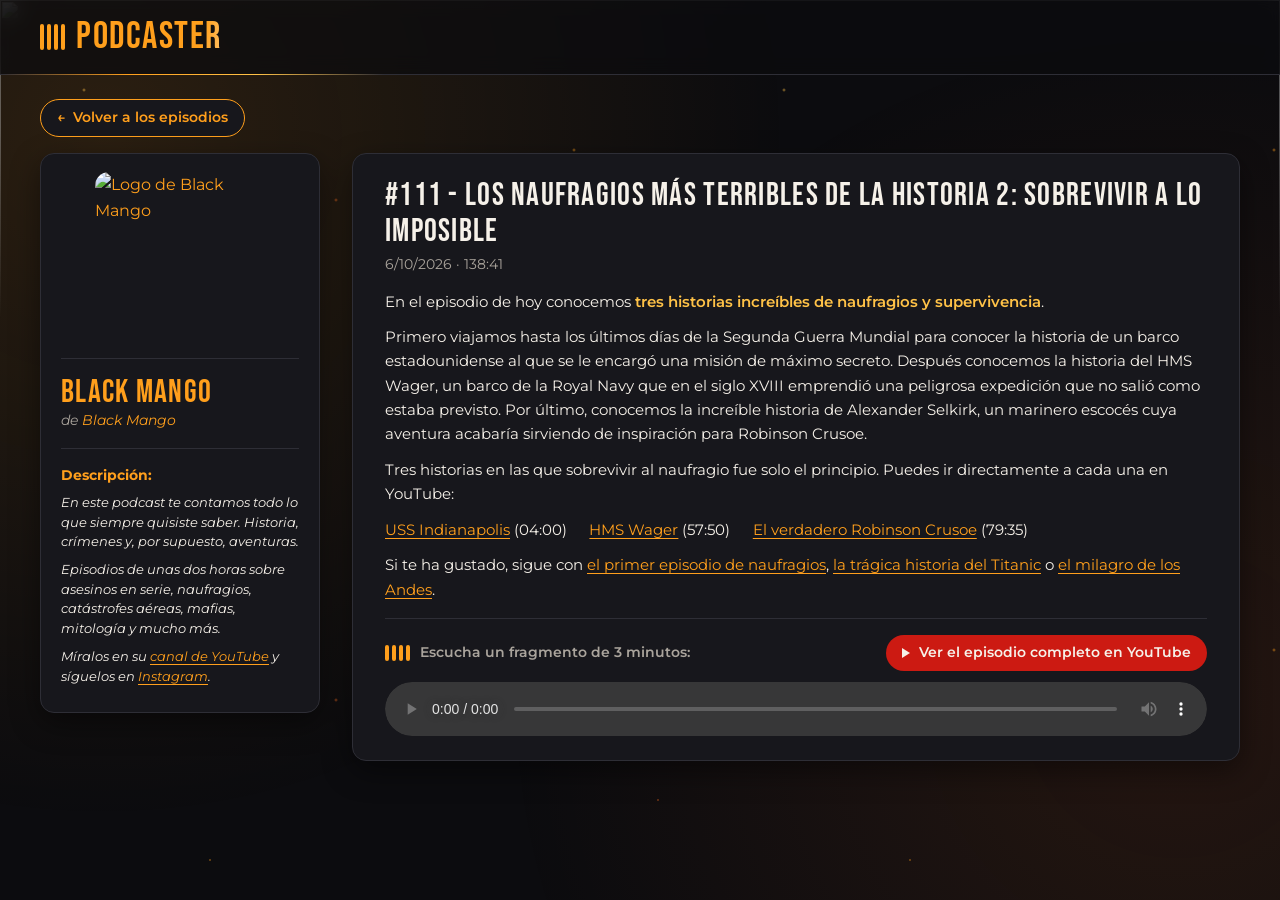
==== commit 3ed8f4d7: "Translate sidebar labels to Spanish" ====
--- a/episode.html
+++ b/episode.html
@@ -47,11 +47,11 @@
 
         <div class="sidebar__block">
           <p class="sidebar__title"><a href="podcast.html">Black Mango</a></p>
-          <p class="sidebar__author">by <a href="podcast.html">Black Mango</a></p>
+          <p class="sidebar__author">de <a href="podcast.html">Black Mango</a></p>
         </div>
 
         <div class="sidebar__block">
-          <p class="sidebar__label">Description:</p>
+          <p class="sidebar__label">Descripción:</p>
           <p class="sidebar__text">En este podcast te contamos todo lo que siempre quisiste saber. Historia, crímenes y, por supuesto, aventuras.</p>
           <p class="sidebar__text">Episodios de unas dos horas sobre asesinos en serie, naufragios, catástrofes aéreas, mafias, mitología y mucho más.</p>
           <p class="sidebar__text">Míralos en su <a href="https://www.youtube.com/@blackmangopodcast" target="_blank" rel="noopener">canal de YouTube</a> y síguelos en <a href="https://www.instagram.com/blackmangopodcast" target="_blank" rel="noopener">Instagram</a>.</p>
--- a/css/styles.css
+++ b/css/styles.css
@@ -40,6 +40,11 @@
   padding: 0;
 }
 
+/* Deja hueco a la cabecera fija al saltar a un tema */
+html {
+  scroll-padding-top: 5rem;
+}
+
 body {
   background-color: var(--black);
   color: var(--text);
@@ -114,10 +119,13 @@
   display: flex;
   justify-content: space-between;
   align-items: center;
-  position: relative;
+  position: sticky;
+  top: 0;
+  z-index: 20;
   padding: 1rem 2.5rem;
   background-color: rgba(12, 12, 15, 0.72);
   border-bottom: 1px solid var(--line);
+  backdrop-filter: blur(10px);
 }
 
 .header__title {
@@ -245,12 +253,18 @@
 
 /* ---------- Insignia y buscador ---------- */
 
+/* Barra con fondo de cristal para que se lea encima de la imagen */
 .toolbar {
   display: flex;
-  justify-content: flex-end;
   align-items: center;
-  gap: 0.9rem;
-  margin-bottom: 15rem;
+  gap: 0.6rem;
+  width: fit-content;
+  margin: 0 0 15rem auto;
+  padding: 0.5rem;
+  background-color: rgba(12, 12, 15, 0.65);
+  border: 1px solid var(--line);
+  border-radius: var(--radius);
+  backdrop-filter: blur(8px);
 }
 
 .badge {
@@ -263,9 +277,49 @@
   white-space: nowrap;
 }
 
+.search-box {
+  position: relative;
+}
+
+/* Lupa dibujada con CSS: un círculo y un mango inclinado */
+.search-box::before,
+.search-box::after {
+  content: "";
+  position: absolute;
+  top: 50%;
+  pointer-events: none;
+  transition: border-color 0.2s, background-color 0.2s;
+}
+
+.search-box::before {
+  left: 0.9rem;
+  width: 12px;
+  height: 12px;
+  margin-top: -8px;
+  border: 2px solid var(--muted);
+  border-radius: 50%;
+}
+
+.search-box::after {
+  left: calc(0.9rem + 10px);
+  width: 7px;
+  height: 2px;
+  margin-top: 4px;
+  background-color: var(--muted);
+  transform: rotate(45deg);
+}
+
+.search-box:focus-within::before {
+  border-color: var(--mango);
+}
+
+.search-box:focus-within::after {
+  background-color: var(--mango);
+}
+
 .search {
   width: 260px;
-  padding: 0.6rem 1rem;
+  padding: 0.6rem 1rem 0.6rem 2.5rem;
   background-color: var(--surface);
   color: var(--text);
   border: 1px solid var(--line);
@@ -341,7 +395,7 @@
 .card__body {
   position: relative;
   height: 100%;
-  padding: 5.25rem 1rem 1.9rem;
+  padding: 5.25rem 1rem 2.75rem;
   overflow: hidden;
   text-align: center;
   transition: border-color 0.3s, box-shadow 0.3s;
@@ -366,7 +420,7 @@
   left: 0;
   right: 0;
   bottom: 0;
-  padding: 0.6rem 0.9rem;
+  padding: 0.5rem 0.9rem;
   background-image: linear-gradient(90deg, var(--mango), var(--mango-dark));
   color: var(--black);
   font-size: 0.78rem;
@@ -374,6 +428,15 @@
   line-height: 1.35;
   transform: translateY(100%);
   transition: transform 0.3s;
+}
+
+.card__count {
+  display: block;
+  margin-bottom: 0.1rem;
+  font-size: 0.68rem;
+  font-weight: 700;
+  letter-spacing: 0.06em;
+  text-transform: uppercase;
 }
 
 .card__link:hover,
@@ -1210,7 +1273,13 @@
   }
 
   .toolbar {
-    margin-bottom: 11rem;
+    width: auto;
+    margin: 0 0 11rem;
+  }
+
+  .search-box {
+    flex: 1;
+    min-width: 0;
   }
 
   .episodes-count {
@@ -1221,13 +1290,35 @@
 
   .search,
   .search:focus {
-    flex: 1;
-    width: auto;
-    min-width: 0;
+    width: 100%;
   }
 
   .podcasts {
     grid-template-columns: 1fr;
+    row-gap: 4.5rem;
+  }
+
+  /* Tarjetas más compactas para que la portada no sea tan larga */
+  .card__image {
+    top: -55px;
+    width: 110px;
+    height: 110px;
+    margin-left: -55px;
+  }
+
+  .card__link::before {
+    top: -67px;
+    width: 134px;
+    height: 134px;
+    margin-left: -67px;
+  }
+
+  .card__body {
+    padding-top: 4.1rem;
+  }
+
+  .card__title {
+    font-size: 1.5rem;
   }
 
   .episode {
@@ -1280,7 +1371,7 @@
 /* En pantallas táctiles no hay ratón: la frase del tema se ve siempre */
 @media (hover: none) {
   .card__body {
-    padding-bottom: 1.25rem;
+    padding-bottom: 1rem;
   }
 
   .card__text {
@@ -1292,6 +1383,12 @@
     font-weight: 500;
     transform: none;
   }
+
+  .card__count {
+    display: inline;
+    margin-right: 0.3rem;
+    color: var(--mango);
+  }
 }
 
 
